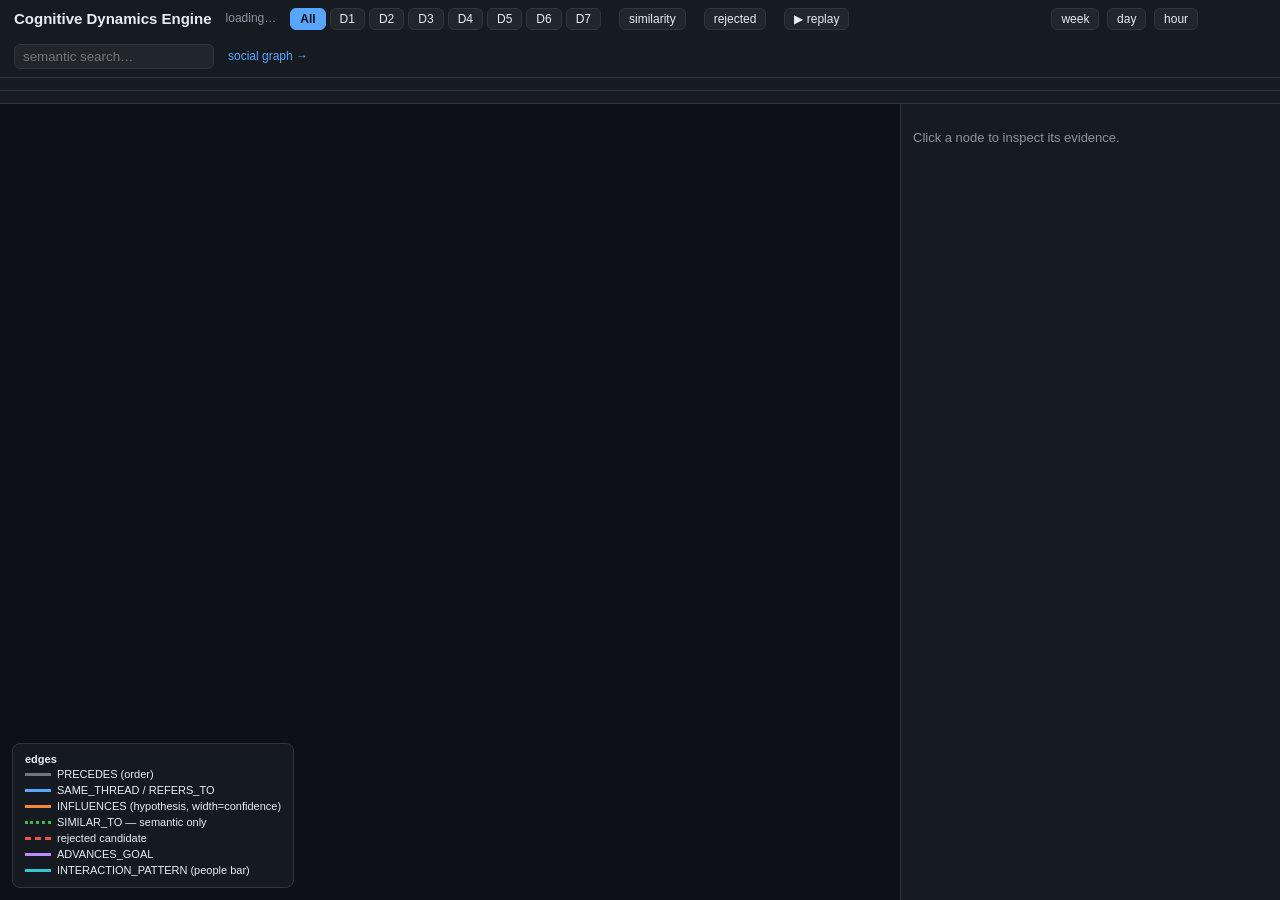
==== web/index.html @ 54d90e9f "Compute day-1 trends: co-presence, reply dyads, hourly rhythms, per-user profiles (JSON + markdown)" ====
<!DOCTYPE html>
<html lang="en">
<head>
<meta charset="utf-8">
<title>Cognitive Dynamics Engine</title>
<script src="/web/cytoscape.min.js"></script>
<style>
  :root {
    --bg:#0d1117; --panel:#161b22; --border:#30363d; --fg:#e6edf3; --dim:#8b949e;
    --accent:#f0883e; --blue:#58a6ff; --green:#3fb950; --grey:#6e7681; --red:#f85149;
  }
  * { box-sizing:border-box; }
  body { margin:0; background:var(--bg); color:var(--fg); font:13px/1.45 -apple-system,"Segoe UI",Roboto,sans-serif; height:100vh; display:flex; flex-direction:column; }
  header { padding:8px 14px; background:var(--panel); border-bottom:1px solid var(--border); display:flex; gap:14px; align-items:center; flex-wrap:wrap; }
  header h1 { font-size:15px; margin:0; font-weight:600; }
  header .stats { color:var(--dim); font-size:12px; }
  .daybtns button, .tgl, .zoombtn { background:#21262d; color:var(--fg); border:1px solid var(--border); border-radius:6px; padding:3px 9px; margin-right:4px; cursor:pointer; font-size:12px; }
  .daybtns button.on { background:var(--blue); border-color:var(--blue); color:#0d1117; font-weight:600; }
  .tgl.on { background:var(--accent); border-color:var(--accent); color:#0d1117; }
  #search { background:#21262d; border:1px solid var(--border); color:var(--fg); border-radius:6px; padding:4px 8px; width:200px; }
  main { flex:1; display:flex; min-height:0; }
  #cy { flex:1; min-width:0; }
  #inspector { width:380px; background:var(--panel); border-left:1px solid var(--border); overflow-y:auto; padding:12px; }
  #inspector h2 { font-size:14px; margin:0 0 4px; }
  #inspector .meta { color:var(--dim); margin-bottom:8px; }
  #inspector h3 { font-size:12px; color:var(--dim); text-transform:uppercase; letter-spacing:.06em; margin:14px 0 4px; }
  .utt { padding:3px 6px; border-left:2px solid var(--border); margin:3px 0; font-size:12px; }
  .utt .zh { color:var(--dim); display:block; }
  .utt b { color:var(--blue); font-weight:500; }
  .edgecard { border:1px solid var(--border); border-radius:6px; padding:6px 8px; margin:6px 0; font-size:12px; cursor:pointer; }
  .edgecard:hover { border-color:var(--blue); }
  .edgecard .rel { font-weight:700; }
  .edgecard .rat { color:var(--dim); margin-top:2px; }
  .edgecard .alts { color:var(--dim); font-style:italic; margin-top:2px; }
  .edgecard .ev { color:var(--green); margin-top:2px; }
  .mention { font-size:12px; margin:3px 0; }
  .mention .tag { display:inline-block; font-size:10px; padding:0 5px; border-radius:4px; background:#21262d; color:var(--blue); margin-right:5px; }
  #tracebtn { width:100%; margin-top:10px; padding:7px; background:var(--accent); color:#0d1117; border:none; border-radius:6px; font-weight:700; cursor:pointer; font-size:13px; }
  #legend { position:absolute; left:12px; bottom:12px; background:rgba(22,27,34,.94); border:1px solid var(--border); border-radius:8px; padding:8px 12px; font-size:11px; z-index:10; max-width:300px; }
  #legend .sw { display:inline-block; width:26px; height:0; border-top:3px solid; margin:0 6px 2px 0; vertical-align:middle; }
  #goalbar, #peoplebar { display:flex; gap:6px; overflow-x:auto; padding:6px 14px; background:var(--panel); border-bottom:1px solid var(--border); font-size:12px; }
  .goalchip, .personchip { background:#21262d; border:1px solid var(--border); border-radius:14px; padding:2px 10px; cursor:pointer; white-space:nowrap; }
  .goalchip:hover { border-color:var(--accent); }
  .personchip:hover { border-color:#39c5cf; }
  .personchip .pn { color:#39c5cf; font-size:10px; margin-left:4px; }
  .dayrow { color:var(--dim); font-size:11px; margin-top:3px; }
  .dayrow b { color:var(--fg); font-weight:500; }
  .evlink { color:var(--blue); cursor:pointer; margin-right:5px; }
  .evlink:hover { text-decoration:underline; }
  .chainhop { border-left:3px solid var(--accent); padding:4px 8px; margin:8px 0; font-size:12px; background:#1c2128; border-radius:0 6px 6px 0; }
  .chainhop .r { color:var(--accent); font-weight:700; }
  .chainhop .q { color:var(--dim); margin-top:2px; }
  #searchres { position:absolute; top:52px; right:392px; background:var(--panel); border:1px solid var(--border); border-radius:8px; z-index:20; max-width:420px; max-height:50vh; overflow-y:auto; display:none; }
  #searchres div { padding:6px 10px; cursor:pointer; border-bottom:1px solid var(--border); font-size:12px; }
  #searchres div:hover { background:#21262d; }
  .recount { color:var(--red); }
</style>
</head>
<body>
<header>
  <h1>Cognitive Dynamics Engine</h1>
  <span class="stats" id="stats">loading…</span>
  <span class="daybtns" id="daybtns"></span>
  <button class="tgl" id="tglsim">similarity</button>
  <button class="tgl" id="tglrej">rejected</button>
  <button class="tgl" id="btnreplay">▶ replay</button>
  <input id="scrub" type="range" min="0" max="168" step="0.25" value="0" style="width:160px;display:none">
  <button class="tgl" id="btnspeed" style="display:none">1×</button>
  <span id="clock" style="color:var(--dim);font-size:12px;min-width:170px"></span>
  <span id="zoombtns">
    <button class="zoombtn" data-z="week">week</button>
    <button class="zoombtn" data-z="day">day</button>
    <button class="zoombtn" data-z="hour">hour</button>
  </span>
  <input id="search" placeholder="semantic search…">
  <a href="/web/trends.html" style="color:#58a6ff;font-size:12px;text-decoration:none">social graph →</a>
</header>
<div id="goalbar"></div>
<div id="peoplebar"></div>
<main>
  <div id="cy"></div>
  <div id="inspector"><p style="color:var(--dim)">Click a node to inspect its evidence.</p></div>
</main>
<div id="searchres"></div>
<div id="legend">
  <b>edges</b><br>
  <span class="sw" style="border-color:#6e7681"></span>PRECEDES (order)<br>
  <span class="sw" style="border-color:#58a6ff"></span>SAME_THREAD / REFERS_TO<br>
  <span class="sw" style="border-color:#f0883e"></span>INFLUENCES (hypothesis, width=confidence)<br>
  <span class="sw" style="border-color:#3fb950;border-top-style:dotted"></span>SIMILAR_TO — semantic only<br>
  <span class="sw" style="border-color:#f85149;border-top-style:dashed"></span>rejected candidate<br>
  <span class="sw" style="border-color:#bc8cff"></span>ADVANCES_GOAL<br>
  <span class="sw" style="border-color:#39c5cf"></span>INTERACTION_PATTERN (people bar)
</div>
<script>
const $ = s => document.querySelector(s);
let cy, curDays = "1-7", showSim = false, showRej = false, zoomLevel = "week";
let lastData = null;

async function api(p) { const r = await fetch(p); return r.json(); }

async function loadStats() {
  const s = await api("/api/stats");
  $("#stats").textContent =
    `${s.nodes.utterances} utterances · ${s.nodes.events} events · ` +
    `${s.nodes.goals||0} goals · backend=${s.llm_backend} · ` +
    `grounded edges ${s.grounding.with_evidence}/${s.grounding.judged_edges}` +
    (s.grounding.pct!=null ? ` (${s.grounding.pct}%)` : "");
}

function dayButtons() {
  const box = $("#daybtns");
  box.innerHTML = "";
  const all = document.createElement("button");
  all.textContent = "All"; all.dataset.d = "1-7"; box.appendChild(all);
  for (let d = 1; d <= 7; d++) {
    const b = document.createElement("button");
    b.textContent = "D" + d; b.dataset.d = String(d); box.appendChild(b);
  }
  box.querySelectorAll("button").forEach(b => b.onclick = () => {
    curDays = b.dataset.d; loadGraph();
  });
}

function pxPerSec() { return {week: 0.010, day: 0.12, hour: 1.2}[zoomLevel]; }

function buildElements(data) {
  const els = [];
  const lo = data.nodes.length ? Math.min(...data.nodes.map(n => n.t)) : 0;
  const lanes = {GOAL: 0, EVENT: 1};
  let laneRow = {};
  for (const n of data.nodes) {
    const lane = lanes[n.type] ?? 1;
    laneRow[lane] = laneRow[lane] || 0;
    const x = (n.t - lo) * pxPerSec();
    const jitter = ((n.id.charCodeAt(1) * 7919) % 40);
    const y = lane === 0 ? -140 + jitter : laneRow[lane]++ * 34 + jitter;
    els.push({data: {id: n.id, label: n.label, type: n.type, mood: n.mood,
                     day: n.day, recount: n.recount, days: n.days, states: n.states,
                     t: n.t, mass: 0},
              position: {x, y}});
  }
  for (const e of data.edges) {
    els.push({data: {id: e.id, source: e.src, target: e.dst, relation: e.relation,
                     status: e.status, confidence: e.confidence,
                     evidence_type: e.evidence_type, rationale: e.rationale, score: e.score}});
  }
  return els;
}

const moodColor = m => ({
  playful:"#d2a8ff", cheerful:"#3fb950", focused:"#58a6ff", humorous:"#e3b341",
  enthusiastic:"#f0883e", impressed:"#79c0ff", warm:"#ffa198", amused:"#d2a8ff",
  lighthearted:"#7ee787", lively:"#ffa657", casual:"#8b949e", calm:"#8b949e",
}[m] || "#9fb3c8");

const style = [
  {selector: 'node[type="EVENT"]', style: {
    'background-color': n => moodColor(n.data('mood')),
    'width': n => 10 + 2.2 * (n.data('mass') || 0), 'height': n => 10 + 2.2 * (n.data('mass') || 0),
    'border-width': n => n.data('recount') ? 2 : 0, 'border-color': '#f85149',
    'label': '', 'font-size': 9, 'transition-property': 'width height opacity',
    'transition-duration': '0.25s'}},
  {selector: 'node[type="GOAL"]', style: {
    'shape': 'diamond', 'background-color': '#bc8cff',
    'width': n => 16 + 4 * (n.data('mass') || 0), 'height': n => 16 + 4 * (n.data('mass') || 0),
    'label': 'data(label)', 'font-size': 10, 'color': '#e6edf3',
    'text-valign': 'bottom', 'text-margin-y': 4, 'text-max-width': '160px',
    'text-wrap': 'wrap', 'transition-property': 'width height',
    'transition-duration': '0.3s'}},
  {selector: 'edge', style: {'curve-style': 'bezier', 'target-arrow-shape': 'triangle',
    'arrow-scale': 0.7, 'opacity': 0.85}},
  {selector: 'edge[relation="PRECEDES"]', style: {'line-color': '#6e7681', 'width': 1,
    'target-arrow-fill': '#6e7681', 'opacity': 0.4}},
  {selector: 'edge[relation="SIMILAR_TO"]', style: {'line-color': '#3fb950', 'width': 1.2,
    'line-style': 'dotted', 'target-arrow-fill': '#3fb950', 'opacity': 0.5,
    'label': '', 'display': 'none'}},
  {selector: 'edge[relation="SAME_THREAD"]', style: {'line-color': '#58a6ff',
    'width': e => 1.6 + 0.9 * (e.data('w') || 0),
    'target-arrow-fill': '#58a6ff', 'opacity': 0.65}},
  {selector: 'edge[relation="SIMILAR_TO"].replay-sim', style: {'display': 'element'}},
  {selector: 'edge[relation="REFERS_TO"]', style: {'line-color': '#58a6ff', 'width': 2.2,
    'line-style': 'solid', 'target-arrow-fill': '#58a6ff'}},
  {selector: 'edge[relation="INFLUENCES"]', style: {
    'line-color': '#f0883e', 'width': e => 1 + 3 * (e.data('confidence') || 0.5),
    'target-arrow-fill': '#f0883e',
    'line-style': e => e.data('evidence_type') === 'self_report' ? 'solid' : 'dashed'}},
  {selector: 'edge[relation="ADVANCES_GOAL"]', style: {'line-color': '#bc8cff', 'width': 1.4,
    'target-arrow-fill': '#bc8cff', 'opacity': 0.6, 'line-style': 'dashed'}},
  {selector: 'edge[status="rejected"]', style: {'line-color': '#f85149', 'width': 1,
    'line-style': 'dashed', 'opacity': 0.35, 'display': 'none'}},
  {selector: '.chain', style: {'line-color': '#ffd33d', 'target-arrow-fill': '#ffd33d',
    'width': 4, 'opacity': 1, 'z-index': 99}},
  {selector: 'node.chain', style: {'border-width': 3, 'border-color': '#ffd33d'}},
];

async function loadGraph() {
  document.querySelectorAll("#daybtns button").forEach(b =>
    b.classList.toggle("on", b.dataset.d === curDays));
  const d = await api(`/api/graph?subject=A1_JAKE&days=${curDays}`);
  lastData = d;
  const els = buildElements(d);
  if (cy) cy.destroy();
  cy = cytoscape({container: $("#cy"), elements: els, style,
    wheelSensitivity: 0.3, minZoom: 0.05, maxZoom: 4});
  cy.fit(undefined, 40);
  cy.on('tap', 'node[type="EVENT"]', ev => inspect(ev.target.data('id').slice(1)));
  cy.on('tap', 'node[type="GOAL"]', ev => showGoal(ev.target.data('id').slice(1)));
  updateVisibility();
  loadGoalBar();
}

function updateVisibility() {
  cy.edges('[relation="SIMILAR_TO"]').style('display', showSim ? 'element' : 'none');
  cy.edges('[status="rejected"]').style('display', showRej ? 'element' : 'none');
}

async function inspect(eid) {
  const e = await api(`/api/event/${eid}`);
  const insp = $("#inspector");
  const utts = e.utterances.map(u =>
    `<div class="utt"><b>${u.hms} ${u.speaker}</b> ${u.text_en || ""}` +
    (u.text_zh ? `<span class="zh">${u.text_zh}</span>` : "") + `</div>`).join("");
  const men = e.mentions.map(m =>
    `<div class="mention"><span class="tag">${m.type}</span>${m.speaker}: ${m.text}` +
    (m.evidence.length ? ` <span style="color:var(--green)">[u${m.evidence.join(",u")}]</span>` : "") +
    `</div>`).join("");
  const edgeCard = r => {
    const other = `e${r.other_id}`;
    const rel = r.relation;
    const cls = rel === "INFLUENCES" ? "var(--accent)" :
                rel === "SIMILAR_TO" ? "var(--green)" :
                r.status === "rejected" ? "var(--red)" : "var(--blue)";
    return `<div class="edgecard" data-node="${other}">
      <span class="rel" style="color:${cls}">${r.direction === "out" ? "→" : "←"} ${rel}</span>
      <span style="color:var(--dim)"> ${r.status}${r.confidence != null ? " · conf " + (+r.confidence).toFixed(2) : ""}${r.evidence_type ? " · " + r.evidence_type : ""}${r.retrieval_score ? " · S=" + r.retrieval_score : ""}</span>
      ${r.rationale ? `<div class="rat">${r.rationale}</div>` : ""}
      ${r.alternatives && r.alternatives.length ? `<div class="alts">alt: ${r.alternatives.join(" / ")}</div>` : ""}
      ${r.evidence_utterances.length ? `<div class="ev">evidence: u${r.evidence_utterances.join(", u")}</div>` : ""}
    </div>`;
  };
  insp.innerHTML = `
    <h2>${e.summary}</h2>
    <div class="meta">day ${e.day} · ${e.hms} · mood: ${e.mood || "—"}
      ${e.time_uncertain ? ' · <span class="recount">recounts earlier time</span>' : ""}
      ${e.occurred_at !== e.recorded_at ? `<br>occurred: day ${Math.floor(e.occurred_at / 86400) + 1} (recorded day ${e.day})` : ""}
    </div>
    <div class="meta">who: ${e.participants.join(", ") || "—"} · topics: ${e.topics.join(", ") || "—"}
      ${e.goals.length ? `<br>goals: ${e.goals.map(g => `<a href="#" data-goal="${g.id}" style="color:#bc8cff">${g.canonical}</a>`).join(", ")}` : ""}
    </div>
    <button id="tracebtn">⟲ Trace back to earliest root</button>
    <h3>evidence (${e.utterances.length} utterances)</h3>${utts}
    <h3>extracted (${e.mentions.length})</h3>${men || "<span style='color:var(--dim)'>none</span>"}
    <h3>edges out (${e.edges_out.length})</h3>${e.edges_out.map(edgeCard).join("") || "—"}
    <h3>edges in (${e.edges_in.length})</h3>${e.edges_in.map(edgeCard).join("") || "—"}`;
  insp.querySelector("#tracebtn").onclick = () => trace(eid);
  insp.querySelectorAll(".edgecard").forEach(c => c.onclick = () => {
    const id = c.dataset.node;
    const n = cy.getElementById(id);
    if (n.nonempty()) { cy.animate({center: {eles: n}, zoom: cy.zoom()}, {duration: 300}); inspect(id.slice(1)); }
  });
  insp.querySelectorAll("[data-goal]").forEach(a => a.onclick = ev => {
    ev.preventDefault(); showGoal(a.dataset.goal);
  });
}

async function trace(eid) {
  const d = await api(`/api/chain?event_id=${eid}`);
  cy.elements().removeClass("chain");
  const insp = $("#inspector");
  let html = `<h3>trace: event ${eid} → earliest root (${d.chain.length} hops)</h3>`;
  let prev = `e${eid}`;
  cy.getElementById(prev).addClass("chain");
  for (const h of d.chain) {
    const nid = `e${h.event_id}`;
    cy.getElementById(nid).addClass("chain");
    cy.edges().filter(e => e.data("source") === nid && e.data("target") === prev).addClass("chain");
    prev = nid;
    const quotes = h.quotes.map(q =>
      `<div class="q"><b>${q.hms} ${q.speaker}</b>: ${q.text_en || q.text_zh || ""}</div>`).join("");
    html += `<div class="chainhop"><span class="r">${h.relation}</span> · day ${h.day} · conf ${h.confidence ?? "—"} · ${h.status}
      <br>${h.summary}${h.rationale ? `<div class="q">${h.rationale}</div>` : ""}${quotes}</div>`;
  }
  insp.innerHTML = html + `<button id="tracebtn" onclick="inspect(${eid})">← back to event</button>`;
  const root = cy.getElementById(prev);
  if (root.nonempty()) cy.animate({fit: {eles: cy.elements(".chain"), padding: 80}}, {duration: 500});
}

async function showGoal(gid) {
  const g = await api(`/api/goal/${gid}/thread`);
  const insp = $("#inspector");
  const rows = g.events.map(e =>
    `<div class="edgecard" data-node="e${e.id}"><b>D${e.day}</b> ${e.summary}
     <span style="color:var(--dim)">${e.mood || ""}</span></div>`).join("");
  const states = g.states.map(s => `<div>D${s.day}: ${s.status}</div>`).join("");
  insp.innerHTML = `<h2 style="color:#bc8cff">◆ ${g.canonical}</h2>
    <div class="meta">goal thread · ${g.events.length} events across days</div>
    <h3>state per day</h3>${states || "—"}<h3>events</h3>${rows}`;
  insp.querySelectorAll(".edgecard").forEach(c => c.onclick = () => {
    const id = c.dataset.node;
    const n = cy.getElementById(id);
    if (n.nonempty()) cy.animate({center: {eles: n}}, {duration: 300});
    inspect(id.slice(1));
  });
}

async function loadGoalBar() {
  if (!lastData) return;
  const goals = lastData.nodes.filter(n => n.type === "GOAL");
  const bar = $("#goalbar");
  bar.innerHTML = goals.length
    ? "<b style='color:var(--dim)'>goals:</b> " + goals.map(g =>
        `<span class="goalchip" data-g="${g.id.slice(1)}">${g.label}</span>`).join("")
    : "";
  bar.querySelectorAll(".goalchip").forEach(c => c.onclick = () => showGoal(c.dataset.g));
}

// ---------- people / interaction patterns ----------
async function loadPeopleBar() {
  const people = await api("/api/people");
  const bar = $("#peoplebar");
  bar.innerHTML = people.length
    ? "<b style='color:var(--dim)'>people:</b> " + people.map(p =>
        `<span class="personchip" data-p="${p.id}">${p.name}` +
        (p.patterns_out + p.patterns_in
          ? `<span class="pn">${p.patterns_out + p.patterns_in}</span>` : "") +
        `</span>`).join("")
    : "";
  bar.querySelectorAll(".personchip").forEach(c =>
    c.onclick = () => showPerson(+c.dataset.p));
}

async function showPerson(pid) {
  const d = await api(`/api/person/${pid}/patterns`);
  const insp = $("#inspector");
  const card = p => {
    const arrow = p.direction === "out" ? `${d.name} → ${p.other}` : `${p.other} → ${d.name}`;
    const days = p.days.map(x =>
      `<b>D${x.day}</b> ${x.behaved}/${x.shared}` +
      (x.events.length ? " " + x.events.map(ev =>
        `<span class="evlink" data-node="e${ev}">e${ev}</span>`).join("") : "")).join(" · ");
    const quotes = p.quotes.slice(0, 8).map(q =>
      `<div class="utt"><b>${q.hms} ${q.speaker}</b>: ${q.text_en || q.text_zh || ""}</div>`).join("");
    return `<div class="edgecard">
      <span class="rel" style="color:#39c5cf">${arrow}</span>
      <span style="color:var(--dim)"> ${p.status} · ${p.evidence_type} · z=${p.z}</span>
      <div class="rat">${p.rationale}</div>
      <div class="dayrow">${days}</div>
      ${quotes ? `<div style="margin-top:4px">${quotes}</div>` : ""}
    </div>`;
  };
  const outs = d.patterns.filter(p => p.direction === "out");
  const ins = d.patterns.filter(p => p.direction === "in");
  insp.innerHTML = `<h2 style="color:#39c5cf">◉ ${d.name}</h2>
    <div class="meta">person · ${d.patterns.length} flagged interaction patterns
      (behaviors ≥25% above their baseline rate)</div>
    <h3>toward others (${outs.length})</h3>${outs.map(card).join("") || "—"}
    <h3>from others (${ins.length})</h3>${ins.map(card).join("") || "—"}`;
  insp.querySelectorAll(".evlink").forEach(a => a.onclick = () => {
    const id = a.dataset.node;
    const n = cy.getElementById(id);
    if (n.nonempty()) cy.animate({center: {eles: n}, zoom: cy.zoom()}, {duration: 300});
    inspect(id.slice(1));
  });
}
// ---------- /people ----------

// ---------- replay mode ----------
let rp = null;  // {timer, simT, nodes, pendingEdges, parent(comp), compEdges, speed}
const HOUR_MS = 1200;          // 1 sim-hour per 1.2s at speed 1
const THREAD_RELS = new Set(["SIMILAR_TO", "SAME_THREAD", "INFLUENCES", "REFERS_TO"]);

function find(x) { const p = rp.parent; while (p[x] !== x) { p[x] = p[p[x]]; x = p[x]; } return x; }

function bumpNode(id, d) {
  const n = cy.getElementById(id);
  if (n.nonempty()) n.data('mass', (n.data('mass') || 0) + d);
}

function thickenComponent(comp, amt) {
  for (const eid of rp.compEdges[comp] || []) {
    const e = cy.getElementById(eid);
    if (e.nonempty()) e.data('w', (e.data('w') || 0) + amt);
  }
}

function replayTick() {
  rp.simT += 3600 * rp.speed * (rp.tickMs / HOUR_MS);
  $("#scrub").value = (rp.simT - rp.startT) / 3600;
  const day = Math.floor(rp.simT / 86400) + 1;
  const hh = Math.floor((rp.simT % 86400) / 3600);

  const add = [];
  while (rp.ni < rp.nodes.length && rp.nodes[rp.ni].data.t <= rp.simT) {
    add.push(rp.nodes[rp.ni]); rp.ni++;
  }
  if (add.length) {
    cy.add(add);
    for (const n of add) {
      rp.parent[n.data.id] = n.data.id;
      rp.compEdges[n.data.id] = [];
      bumpNode(n.data.id, 0);
    }
  }
  const still = [];
  for (const e of rp.pendingEdges) {
    if (cy.getElementById(e.data.source).nonempty() &&
        cy.getElementById(e.data.target).nonempty()) {
      e.classes = THREAD_RELS.has(e.data.relation) && e.data.relation === "SIMILAR_TO"
        ? "replay-sim" : "";
      cy.add(e);
      const el = cy.getElementById(e.data.id);
      el.data('w', 0);
      bumpNode(e.data.source, 0.5); bumpNode(e.data.target, 0.5);
      // recurring-activity weight: joining an existing thread thickens its edges
      const s = find(e.data.source), t = find(e.data.target);
      if (THREAD_RELS.has(e.data.relation)) {
        if (s !== t) {
          const keep = (rp.compEdges[s] || []).length >= (rp.compEdges[t] || []).length ? s : t;
          const dead = keep === s ? t : s;
          rp.parent[dead] = keep;
          rp.compEdges[keep] = (rp.compEdges[keep] || []).concat(rp.compEdges[dead] || []);
          rp.compEdges[keep].push(e.data.id);
          thickenComponent(keep, 0.35);
        } else {
          // same thread seen again — heavier
          el.data('w', (el.data('w') || 0) + 0.5);
          thickenComponent(s, 0.25);
          rp.compEdges[s].push(e.data.id);
        }
      }
    } else still.push(e);
  }
  rp.pendingEdges = still;

  const ne = cy.nodes().length, ee = cy.edges().length;
  $("#clock").textContent = `Day ${day} · ${String(hh).padStart(2, "0")}:00 · ${ne} events/goals · ${ee} edges`;
  if (day !== rp.lastDay) {
    rp.lastDay = day;
    cy.animate({fit: {eles: cy.elements(), padding: 60}}, {duration: 500});
  }
  if (rp.simT >= rp.endT) stopReplay(true);
}

function startReplay() {
  if (!lastData) return;
  const els = buildElements(lastData);
  const nodes = els.filter(e => !e.data.source).sort((a, b) => a.data.t - b.data.t);
  const edges = els.filter(e => e.data.source);
  if (!nodes.length) return;
  cy.destroy();
  cy = cytoscape({container: $("#cy"), elements: [], style,
    wheelSensitivity: 0.3, minZoom: 0.05, maxZoom: 4});
  cy.on('tap', 'node[type="EVENT"]', ev => inspect(ev.target.data('id').slice(1)));
  cy.on('tap', 'node[type="GOAL"]', ev => showGoal(ev.target.data('id').slice(1)));
  rp = {simT: nodes[0].data.t - 600, startT: nodes[0].data.t - 600,
        endT: nodes[nodes.length - 1].data.t + 600,
        nodes, ni: 0, pendingEdges: edges, parent: {}, compEdges: {},
        speed: 1, tickMs: 100, lastDay: 0};
  rp.timer = setInterval(replayTick, rp.tickMs);
  $("#scrub").style.display = "inline";
  $("#btnspeed").style.display = "inline";
  $("#btnreplay").textContent = "⏸ stop";
  $("#btnreplay").classList.add("on");
}

function stopReplay(done) {
  if (rp && rp.timer) clearInterval(rp.timer);
  rp = null;
  $("#scrub").style.display = "none";
  $("#btnspeed").style.display = "none";
  $("#btnspeed").textContent = "1×";
  $("#btnreplay").textContent = "▶ replay";
  $("#btnreplay").classList.remove("on");
  $("#clock").textContent = done ? "replay complete" : "";
}

$("#btnreplay").onclick = () => { rp ? (stopReplay(false), loadGraph()) : startReplay(); };
$("#btnspeed").onclick = e => {
  if (!rp) return;
  rp.speed = {1: 2, 2: 4, 4: 1}[rp.speed] || 1;
  e.target.textContent = rp.speed + "×";
};
$("#scrub").oninput = e => {
  if (!rp) return;
  const target = rp.startT + parseFloat(e.target.value) * 3600;
  if (target < rp.simT) {   // seek backwards -> rebuild
    const els = buildElements(lastData);
    rp.nodes = els.filter(x => !x.data.source).sort((a, b) => a.data.t - b.data.t);
    rp.pendingEdges = els.filter(x => x.data.source);
    cy.elements().remove();
    rp.ni = 0; rp.parent = {}; rp.compEdges = {};
  }
  rp.simT = target; replayTick();
};
// ---------- /replay ----------

$("#tglsim").onclick = e => { showSim = !showSim; e.target.classList.toggle("on", showSim); updateVisibility(); };
$("#tglrej").onclick = e => { showRej = !showRej; e.target.classList.toggle("on", showRej); updateVisibility(); };
document.querySelectorAll(".zoombtn").forEach(b => b.onclick = () => {
  zoomLevel = b.dataset.z; loadGraph();
});

let sT;
$("#search").oninput = e => {
  clearTimeout(sT);
  const q = e.target.value.trim();
  if (q.length < 3) { $("#searchres").style.display = "none"; return; }
  sT = setTimeout(async () => {
    const rs = await api(`/api/search?q=${encodeURIComponent(q)}`);
    const box = $("#searchres");
    box.innerHTML = rs.map(r =>
      `<div data-id="${r.id}"><b>D${r.day}</b> ${r.summary} <span style="color:var(--dim)">${r.score}</span></div>`).join("");
    box.style.display = rs.length ? "block" : "none";
    box.querySelectorAll("div").forEach(d => d.onclick = () => {
      box.style.display = "none"; inspect(d.dataset.id);
      const n = cy.getElementById("e" + d.dataset.id);
      if (n.nonempty()) cy.animate({center: {eles: n}}, {duration: 300});
    });
  }, 350);
};
document.addEventListener("click", e => {
  if (!e.target.closest("#searchres") && e.target.id !== "search") $("#searchres").style.display = "none";
});
window.inspect = inspect;

dayButtons();
loadStats();
loadGraph();
loadPeopleBar();
</script>
</body>
</html>
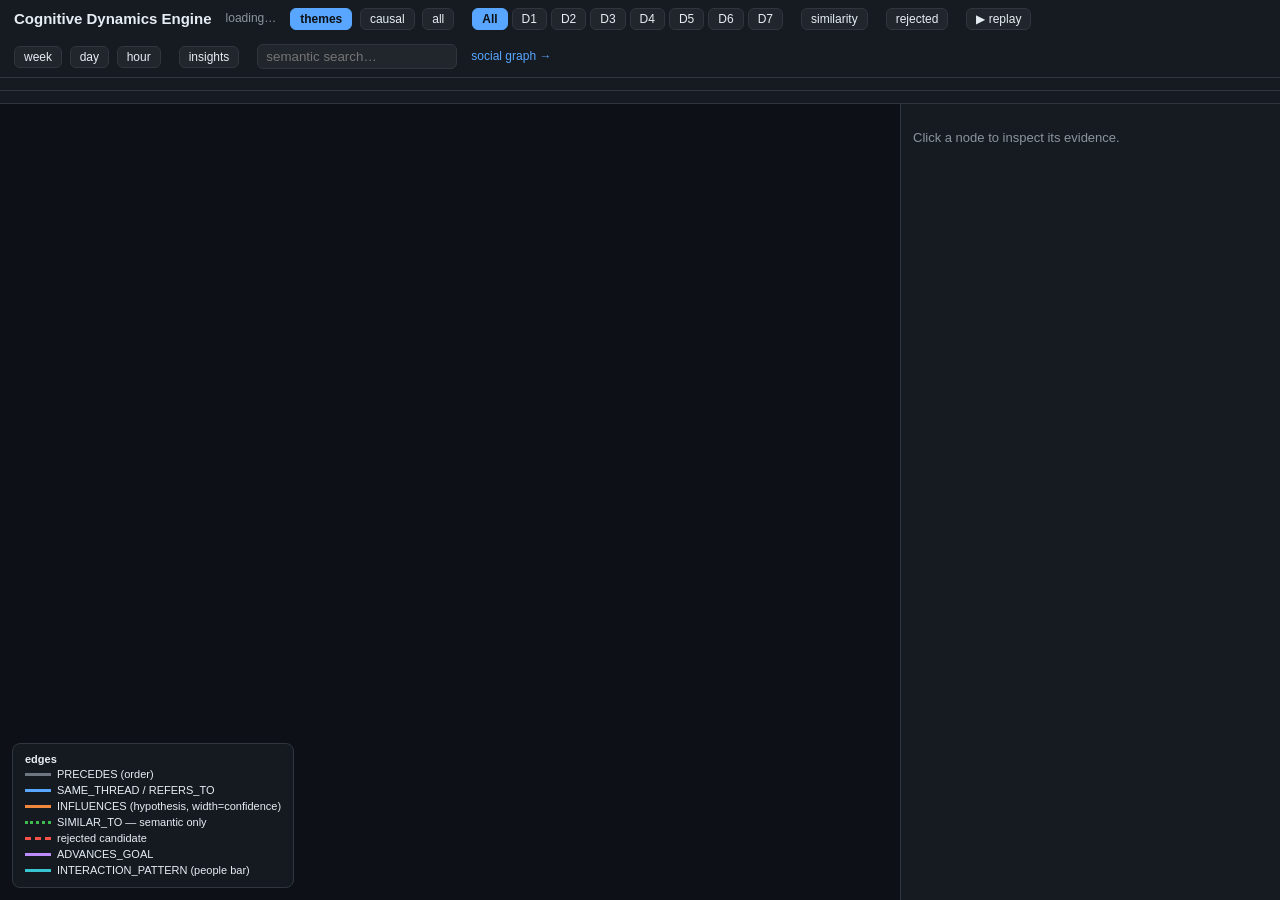
==== commit 7276f8eb: "commit" ====
--- a/web/index.html
+++ b/web/index.html
@@ -14,8 +14,10 @@
   header { padding:8px 14px; background:var(--panel); border-bottom:1px solid var(--border); display:flex; gap:14px; align-items:center; flex-wrap:wrap; }
   header h1 { font-size:15px; margin:0; font-weight:600; }
   header .stats { color:var(--dim); font-size:12px; }
-  .daybtns button, .tgl, .zoombtn { background:#21262d; color:var(--fg); border:1px solid var(--border); border-radius:6px; padding:3px 9px; margin-right:4px; cursor:pointer; font-size:12px; }
-  .daybtns button.on { background:var(--blue); border-color:var(--blue); color:#0d1117; font-weight:600; }
+  .daybtns button, .tgl, .zoombtn, .lensbtn { background:#21262d; color:var(--fg); border:1px solid var(--border); border-radius:6px; padding:3px 9px; margin-right:4px; cursor:pointer; font-size:12px; }
+  .daybtns button.on, .lensbtn.on { background:var(--blue); border-color:var(--blue); color:#0d1117; font-weight:600; }
+  #crumb { color:var(--blue); cursor:pointer; font-size:12px; display:none; }
+  #crumb:hover { text-decoration:underline; }
   .tgl.on { background:var(--accent); border-color:var(--accent); color:#0d1117; }
   #search { background:#21262d; border:1px solid var(--border); color:var(--fg); border-radius:6px; padding:4px 8px; width:200px; }
   main { flex:1; display:flex; min-height:0; }
@@ -36,6 +38,10 @@
   .mention { font-size:12px; margin:3px 0; }
   .mention .tag { display:inline-block; font-size:10px; padding:0 5px; border-radius:4px; background:#21262d; color:var(--blue); margin-right:5px; }
   #tracebtn { width:100%; margin-top:10px; padding:7px; background:var(--accent); color:#0d1117; border:none; border-radius:6px; font-weight:700; cursor:pointer; font-size:13px; }
+  #playev { width:100%; margin-top:6px; padding:7px; background:#21262d; color:var(--blue); border:1px solid var(--border); border-radius:6px; font-weight:700; cursor:pointer; font-size:13px; }
+  .playbtn { background:none; border:none; color:var(--blue); cursor:pointer; font-size:11px; padding:0 5px 0 0; }
+  .playbtn:hover { color:var(--accent); }
+  .utt.playing, .chainhop .q.playing { border-left-color:var(--accent); background:#1c2128; }
   #legend { position:absolute; left:12px; bottom:12px; background:rgba(22,27,34,.94); border:1px solid var(--border); border-radius:8px; padding:8px 12px; font-size:11px; z-index:10; max-width:300px; }
   #legend .sw { display:inline-block; width:26px; height:0; border-top:3px solid; margin:0 6px 2px 0; vertical-align:middle; }
   #goalbar, #peoplebar { display:flex; gap:6px; overflow-x:auto; padding:6px 14px; background:var(--panel); border-bottom:1px solid var(--border); font-size:12px; }
@@ -60,6 +66,12 @@
 <header>
   <h1>Cognitive Dynamics Engine</h1>
   <span class="stats" id="stats">loading…</span>
+  <span id="lensbtns">
+    <button class="lensbtn on" data-l="themes">themes</button>
+    <button class="lensbtn" data-l="causal">causal</button>
+    <button class="lensbtn" data-l="all">all</button>
+  </span>
+  <span id="crumb"></span>
   <span class="daybtns" id="daybtns"></span>
   <button class="tgl" id="tglsim">similarity</button>
   <button class="tgl" id="tglrej">rejected</button>
@@ -72,6 +84,7 @@
     <button class="zoombtn" data-z="day">day</button>
     <button class="zoombtn" data-z="hour">hour</button>
   </span>
+  <button class="tgl" id="btninsights">insights</button>
   <input id="search" placeholder="semantic search…">
   <a href="/web/trends.html" style="color:#58a6ff;font-size:12px;text-decoration:none">social graph →</a>
 </header>
@@ -96,10 +109,49 @@
 const $ = s => document.querySelector(s);
 let cy, curDays = "1-7", showSim = false, showRej = false, zoomLevel = "week";
 let lastData = null;
+let lens = "themes", curTheme = null, lastThemes = null, lastLinks = null;
 
 async function api(p) { const r = await fetch(p); return r.json(); }
 
+// ---------- audio playback of original EgoLife audio ----------
+let audioOK = false, player = new Audio(), curBtn = null, queue = [];
+async function checkAudio() {
+  try { const s = await api("/api/audio/status"); audioOK = !!s.available; } catch(e) {}
+}
+function stopAudio() {
+  player.pause(); player.src = ""; queue = [];
+  if (curBtn) { curBtn.textContent = "▶"; curBtn.closest(".utt,.q")?.classList.remove("playing"); curBtn = null; }
+}
+function playUtt(uid, btn) {
+  if (curBtn === btn && btn && !player.paused) { stopAudio(); return; }
+  stopAudio(); queue = queue.filter(q => q !== uid);   // keep queued clips after this manual play
+  player.src = `/api/audio/${uid}`;
+  player.play().catch(() => {});
+  curBtn = btn;
+  if (btn) { btn.textContent = "⏸"; btn.closest(".utt,.q")?.classList.add("playing"); }
+}
+player.onended = () => {
+  const nxt = queue.shift();
+  if (curBtn) { curBtn.textContent = "▶"; curBtn.closest(".utt,.q")?.classList.remove("playing"); curBtn = null; }
+  if (nxt != null) playUtt(nxt, document.querySelector(`.playbtn[data-uid="${nxt}"]`));
+};
+async function playEvent(eid) {
+  const d = await api(`/api/audio/event/${eid}`);
+  if (!d.clips || !d.clips.length) return;
+  stopAudio();
+  queue = d.clips.map(c => c.uid);
+  const first = queue.shift();
+  playUtt(first, document.querySelector(`.playbtn[data-uid="${first}"]`));
+}
+function bindPlayButtons(root) {
+  if (!audioOK) return;
+  root.querySelectorAll(".playbtn").forEach(b =>
+    b.onclick = ev => { ev.stopPropagation(); playUtt(+b.dataset.uid, b); });
+}
+const pbtn = u => audioOK ? `<button class="playbtn" data-uid="${u}">▶</button>` : "";
+
 async function loadStats() {
+  checkAudio();
   const s = await api("/api/stats");
   $("#stats").textContent =
     `${s.nodes.utterances} utterances · ${s.nodes.events} events · ` +
@@ -189,14 +241,47 @@
     'target-arrow-fill': '#bc8cff', 'opacity': 0.6, 'line-style': 'dashed'}},
   {selector: 'edge[status="rejected"]', style: {'line-color': '#f85149', 'width': 1,
     'line-style': 'dashed', 'opacity': 0.35, 'display': 'none'}},
+  {selector: 'node[type="THEME"]', style: {
+    'shape': 'ellipse', 'background-color': '#58a6ff', 'background-opacity': 0.18,
+    'border-width': 2, 'border-color': '#58a6ff',
+    'width': n => 30 + 9 * Math.sqrt(n.data('n_events') || 1),
+    'height': n => 30 + 9 * Math.sqrt(n.data('n_events') || 1),
+    'label': 'data(label)', 'font-size': 12, 'font-weight': 600, 'color': '#e6edf3',
+    'text-valign': 'center', 'text-wrap': 'wrap', 'text-max-width': '150px'}},
+  {selector: 'node.stub', style: {
+    'shape': 'round-rectangle', 'background-color': '#21262d',
+    'background-opacity': 1, 'border-color': '#6e7681',
+    'width': 96, 'height': 36, 'font-size': 9, 'font-weight': 400,
+    'text-max-width': '90px'}},
+  {selector: 'edge[relation="THEME_LINK"]', style: {
+    'line-color': e => (e.data('infl') || 0) > 0 ? '#f0883e' : '#58a6ff',
+    'target-arrow-fill': e => (e.data('infl') || 0) > 0 ? '#f0883e' : '#58a6ff',
+    'width': e => 1 + 2.5 * Math.log(1 + (e.data('n') || 1)),
+    'label': 'data(n)', 'font-size': 9, 'color': '#8b949e',
+    'text-rotation': 'autorotate', 'opacity': 0.8}},
+  {selector: 'edge[relation="CROSS_THEME"]', style: {
+    'line-color': '#6e7681', 'target-arrow-fill': '#6e7681',
+    'line-style': 'dashed', 'width': e => 1 + Math.log(1 + (e.data('n') || 1)),
+    'opacity': 0.45}},
   {selector: '.chain', style: {'line-color': '#ffd33d', 'target-arrow-fill': '#ffd33d',
     'width': 4, 'opacity': 1, 'z-index': 99}},
   {selector: 'node.chain', style: {'border-width': 3, 'border-color': '#ffd33d'}},
 ];
 
+function dayRange() {
+  if (curDays.includes("-")) {
+    const [a, b] = curDays.split("-", 2).map(Number);
+    return [a, b];
+  }
+  const d = +curDays;
+  return [d, d];
+}
+
 async function loadGraph() {
   document.querySelectorAll("#daybtns button").forEach(b =>
     b.classList.toggle("on", b.dataset.d === curDays));
+  if (lens === "themes") return loadThemes();
+  if (lens === "causal") return loadTheme();
   const d = await api(`/api/graph?subject=A1_JAKE&days=${curDays}`);
   lastData = d;
   const els = buildElements(d);
@@ -211,15 +296,17 @@
 }
 
 function updateVisibility() {
+  if (!cy) return;
   cy.edges('[relation="SIMILAR_TO"]').style('display', showSim ? 'element' : 'none');
   cy.edges('[status="rejected"]').style('display', showRej ? 'element' : 'none');
 }
 
 async function inspect(eid) {
+  stopAudio();
   const e = await api(`/api/event/${eid}`);
   const insp = $("#inspector");
   const utts = e.utterances.map(u =>
-    `<div class="utt"><b>${u.hms} ${u.speaker}</b> ${u.text_en || ""}` +
+    `<div class="utt">${pbtn(u.id)}<b>${u.hms} ${u.speaker}</b> ${u.text_en || ""}` +
     (u.text_zh ? `<span class="zh">${u.text_zh}</span>` : "") + `</div>`).join("");
   const men = e.mentions.map(m =>
     `<div class="mention"><span class="tag">${m.type}</span>${m.speaker}: ${m.text}` +
@@ -249,11 +336,15 @@
       ${e.goals.length ? `<br>goals: ${e.goals.map(g => `<a href="#" data-goal="${g.id}" style="color:#bc8cff">${g.canonical}</a>`).join(", ")}` : ""}
     </div>
     <button id="tracebtn">⟲ Trace back to earliest root</button>
+    ${audioOK ? `<button id="playev">▶ play event audio</button>` : ""}
     <h3>evidence (${e.utterances.length} utterances)</h3>${utts}
     <h3>extracted (${e.mentions.length})</h3>${men || "<span style='color:var(--dim)'>none</span>"}
     <h3>edges out (${e.edges_out.length})</h3>${e.edges_out.map(edgeCard).join("") || "—"}
     <h3>edges in (${e.edges_in.length})</h3>${e.edges_in.map(edgeCard).join("") || "—"}`;
   insp.querySelector("#tracebtn").onclick = () => trace(eid);
+  const pe = insp.querySelector("#playev");
+  if (pe) pe.onclick = () => playEvent(eid);
+  bindPlayButtons(insp);
   insp.querySelectorAll(".edgecard").forEach(c => c.onclick = () => {
     const id = c.dataset.node;
     const n = cy.getElementById(id);
@@ -265,6 +356,7 @@
 }
 
 async function trace(eid) {
+  stopAudio();
   const d = await api(`/api/chain?event_id=${eid}`);
   cy.elements().removeClass("chain");
   const insp = $("#inspector");
@@ -277,11 +369,12 @@
     cy.edges().filter(e => e.data("source") === nid && e.data("target") === prev).addClass("chain");
     prev = nid;
     const quotes = h.quotes.map(q =>
-      `<div class="q"><b>${q.hms} ${q.speaker}</b>: ${q.text_en || q.text_zh || ""}</div>`).join("");
+      `<div class="q">${pbtn(q.id)}<b>${q.hms} ${q.speaker}</b>: ${q.text_en || q.text_zh || ""}</div>`).join("");
     html += `<div class="chainhop"><span class="r">${h.relation}</span> · day ${h.day} · conf ${h.confidence ?? "—"} · ${h.status}
       <br>${h.summary}${h.rationale ? `<div class="q">${h.rationale}</div>` : ""}${quotes}</div>`;
   }
   insp.innerHTML = html + `<button id="tracebtn" onclick="inspect(${eid})">← back to event</button>`;
+  bindPlayButtons(insp);
   const root = cy.getElementById(prev);
   if (root.nonempty()) cy.animate({fit: {eles: cy.elements(".chain"), padding: 80}}, {duration: 500});
 }
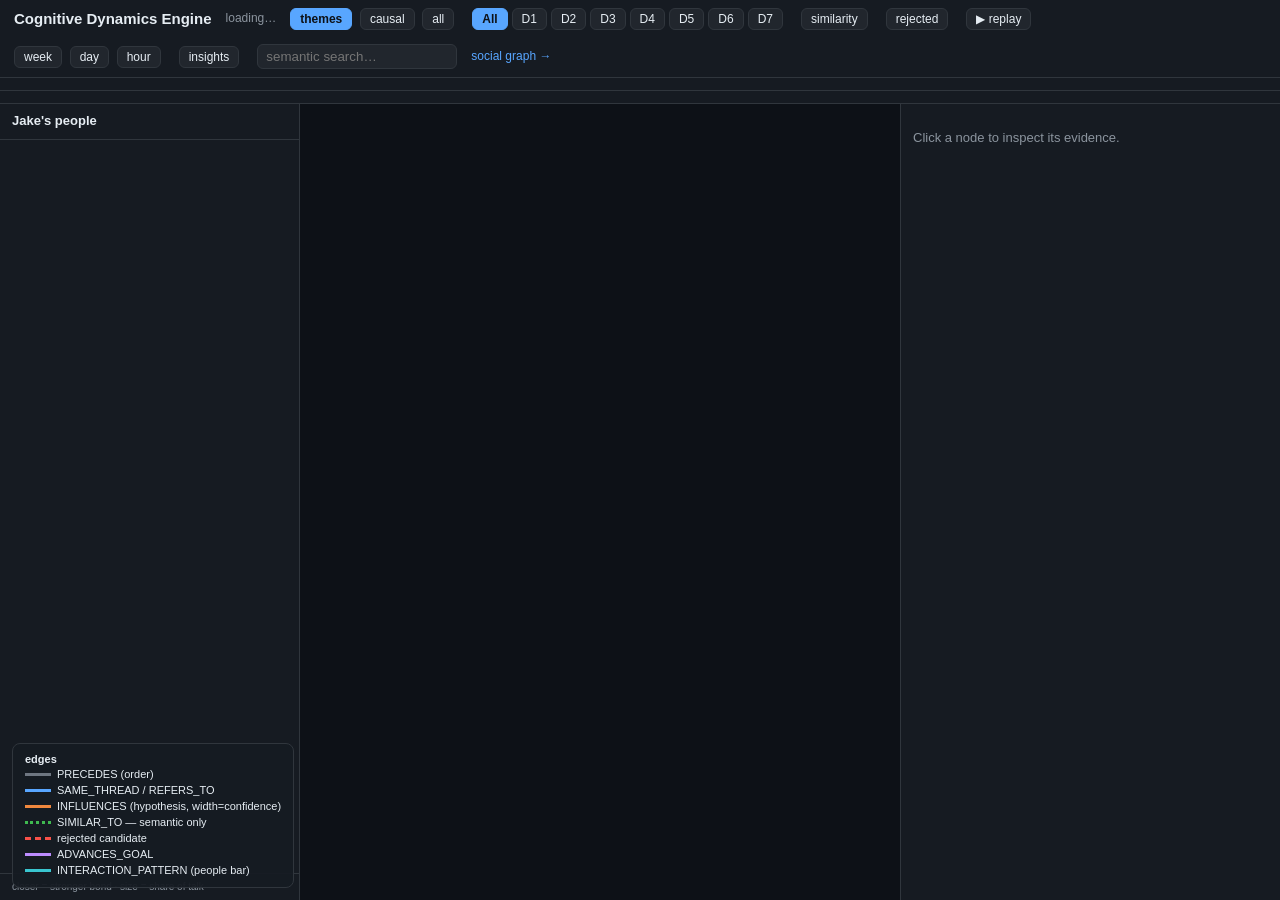
==== commit d7a7545c: "Merge Ethan's social graph into the main page: people panel + week-level social API - cde/social.py:" ====
--- a/web/index.html
+++ b/web/index.html
@@ -4,6 +4,7 @@
 <meta charset="utf-8">
 <title>Cognitive Dynamics Engine</title>
 <script src="/web/cytoscape.min.js"></script>
+<link rel="stylesheet" href="/web/social.css">
 <style>
   :root {
     --bg:#0d1117; --panel:#161b22; --border:#30363d; --fg:#e6edf3; --dim:#8b949e;
@@ -91,6 +92,7 @@
 <div id="goalbar"></div>
 <div id="peoplebar"></div>
 <main>
+  <div id="people"></div>
   <div id="cy"></div>
   <div id="inspector"><p style="color:var(--dim)">Click a node to inspect its evidence.</p></div>
 </main>
@@ -118,19 +120,21 @@
 async function checkAudio() {
   try { const s = await api("/api/audio/status"); audioOK = !!s.available; } catch(e) {}
 }
-function stopAudio() {
-  player.pause(); player.src = ""; queue = [];
+function haltCurrent() {   // stop the playing clip only — the queue survives
+  player.pause();
+  player.removeAttribute("src"); player.load();
   if (curBtn) { curBtn.textContent = "▶"; curBtn.closest(".utt,.q")?.classList.remove("playing"); curBtn = null; }
 }
+function stopAudio() { haltCurrent(); queue = []; }   // stop clip + clear queue
 function playUtt(uid, btn) {
   if (curBtn === btn && btn && !player.paused) { stopAudio(); return; }
-  stopAudio(); queue = queue.filter(q => q !== uid);   // keep queued clips after this manual play
+  haltCurrent(); queue = queue.filter(q => q !== uid);   // queued clips still play after this one
   player.src = `/api/audio/${uid}`;
   player.play().catch(() => {});
   curBtn = btn;
   if (btn) { btn.textContent = "⏸"; btn.closest(".utt,.q")?.classList.add("playing"); }
 }
-player.onended = () => {
+player.onended = player.onerror = () => {
   const nxt = queue.shift();
   if (curBtn) { curBtn.textContent = "▶"; curBtn.closest(".utt,.q")?.classList.remove("playing"); curBtn = null; }
   if (nxt != null) playUtt(nxt, document.querySelector(`.playbtn[data-uid="${nxt}"]`));
@@ -151,7 +155,7 @@
 const pbtn = u => audioOK ? `<button class="playbtn" data-uid="${u}">▶</button>` : "";
 
 async function loadStats() {
-  checkAudio();
+  await checkAudio();
   const s = await api("/api/stats");
   $("#stats").textContent =
     `${s.nodes.utterances} utterances · ${s.nodes.events} events · ` +
@@ -171,6 +175,7 @@
   }
   box.querySelectorAll("button").forEach(b => b.onclick = () => {
     curDays = b.dataset.d; loadGraph();
+    window.socialFocusDays && socialFocusDays(curDays);
   });
 }
 
@@ -241,9 +246,17 @@
     'target-arrow-fill': '#bc8cff', 'opacity': 0.6, 'line-style': 'dashed'}},
   {selector: 'edge[status="rejected"]', style: {'line-color': '#f85149', 'width': 1,
     'line-style': 'dashed', 'opacity': 0.35, 'display': 'none'}},
+  {selector: 'node[type="BANDLABEL"]', style: {
+    'background-opacity': 0, 'border-width': 0, 'label': 'data(label)',
+    'color': '#8b949e', 'font-size': 11, 'font-weight': 700,
+    'text-halign': 'left', 'text-valign': 'center', 'events': 'no',
+    'width': 160, 'height': 24}},
   {selector: 'node[type="THEME"]', style: {
-    'shape': 'ellipse', 'background-color': '#58a6ff', 'background-opacity': 0.18,
-    'border-width': 2, 'border-color': '#58a6ff',
+    'shape': 'ellipse',
+    'background-color': n => n.data('kind') === 'social' ? '#39c5cf' : '#58a6ff',
+    'background-opacity': 0.18,
+    'border-width': 2,
+    'border-color': n => n.data('kind') === 'social' ? '#39c5cf' : '#58a6ff',
     'width': n => 30 + 9 * Math.sqrt(n.data('n_events') || 1),
     'height': n => 30 + 9 * Math.sqrt(n.data('n_events') || 1),
     'label': 'data(label)', 'font-size': 12, 'font-weight': 600, 'color': '#e6edf3',
@@ -293,6 +306,8 @@
   cy.on('tap', 'node[type="GOAL"]', ev => showGoal(ev.target.data('id').slice(1)));
   updateVisibility();
   loadGoalBar();
+  window.socialFocusTheme && socialFocusTheme(null);
+  window.socialAfterRender && socialAfterRender();
 }
 
 function updateVisibility() {
@@ -458,6 +473,217 @@
 }
 // ---------- /people ----------
 
+// ---------- semantic zoom lenses: themes | causal | all ----------
+async function fetchThemes() {
+  const d = await api("/api/zoom/themes");
+  lastThemes = d.themes;
+  lastLinks = d.links;
+}
+
+function setLens(l) {
+  lens = l;
+  document.querySelectorAll(".lensbtn").forEach(b =>
+    b.classList.toggle("on", b.dataset.l === l));
+  if (l !== "causal") $("#crumb").style.display = "none";
+}
+
+function zoomCausal(nodeId) {
+  curTheme = +String(nodeId).replace(/^t/, "");
+  setLens("causal");
+  loadGraph();
+}
+
+async function loadThemes() {
+  await fetchThemes();
+  $("#crumb").style.display = "none";
+  const els = [];
+  const byMed = (a, b) => (a.t_median || 0) - (b.t_median || 0);
+  const acts = (lastThemes || []).filter(t => t.kind !== "social").sort(byMed);
+  const socs = (lastThemes || []).filter(t => t.kind === "social").sort(byMed);
+  const mk = (t, i, y0) => {
+    const a = t.days.length ? t.days[0] : "?", b = t.days.length ? t.days[t.days.length - 1] : "?";
+    const wp = (t.top_people || []).map(p => p[0]).filter(n => n !== "Jake").slice(0, 2);
+    els.push({data: {id: "t" + t.id, type: "THEME", kind: t.kind,
+                     label: `${t.name}\n${t.n_events} events · D${a}–D${b}` +
+                       (t.kind === "social" && wp.length ? `\nwith ${wp.join(", ")}` : ""),
+                     n_events: t.n_events},
+              position: {x: i * 210, y: y0 + (i % 2) * 120}});
+  };
+  acts.forEach((t, i) => mk(t, i, 0));
+  socs.forEach((t, i) => mk(t, i, 330));
+  els.push({data: {id: "band-act", type: "BANDLABEL", label: "WHAT YOU DID"},
+            position: {x: -170, y: 60}, selectable: false, grabbable: false});
+  els.push({data: {id: "band-soc", type: "BANDLABEL", label: "HOW IT WENT WITH PEOPLE"},
+            position: {x: -170, y: 390}, selectable: false, grabbable: false});
+  for (const l of lastLinks || [])
+    els.push({data: {id: `tl${l.src}-${l.dst}`, source: "t" + l.src, target: "t" + l.dst,
+                     relation: "THEME_LINK", n: l.n, infl: (l.by_relation || {}).INFLUENCES || 0}});
+  if (cy) cy.destroy();
+  cy = cytoscape({container: $("#cy"), elements: els, style,
+    wheelSensitivity: 0.3, minZoom: 0.05, maxZoom: 4});
+  cy.fit(undefined, 40);
+  let lastTap = {id: null, t: 0};
+  cy.on('tap', 'node[type="THEME"]', ev => {
+    const id = ev.target.data('id'), now = Date.now();
+    if (lastTap.id === id && now - lastTap.t < 400) zoomCausal(id);
+    else { lastTap = {id, t: now}; showThemeCard(+id.slice(1)); }
+  });
+  window.socialFocusTheme && socialFocusTheme(null);
+  window.socialAfterRender && socialAfterRender();
+}
+
+async function loadTheme() {
+  if (!lastThemes) await fetchThemes();
+  if (!curTheme || !(lastThemes || []).some(t => t.id === curTheme))
+    curTheme = lastThemes && lastThemes.length ? lastThemes[0].id : null;
+  const insp = $("#inspector");
+  if (curTheme == null) {
+    insp.innerHTML = `<p style="color:var(--dim)">no themes yet — run python -m cde.themes</p>`;
+    return;
+  }
+  const d = await api(`/api/zoom/theme/${curTheme}`);
+  const th = d.theme || {};
+  $("#crumb").innerHTML = `themes › <b>${th.name || curTheme}</b>`;
+  $("#crumb").style.display = "inline";
+  const [lo, hi] = dayRange();
+  const evNodes = d.nodes.filter(n => n.type === "EVENT" && n.day >= lo && n.day <= hi);
+  const evIds = new Set(evNodes.map(n => n.id));
+  const intra = d.edges.filter(e => e.relation !== "CROSS_THEME"
+    && evIds.has(e.src) && evIds.has(e.dst));
+  const els = buildElements({nodes: evNodes, edges: intra});
+  // greedy lane packing: each event in the lowest lane whose last x is <= x - 40
+  const laneX = [];
+  for (const el of els.filter(e => e.position)
+                     .sort((a, b) => a.position.x - b.position.x)) {
+    let lane = laneX.findIndex(lx => lx <= el.position.x - 40);
+    if (lane < 0) { lane = laneX.length; laneX.push(-Infinity); }
+    laneX[lane] = el.position.x;
+    el.position.y = lane * 40;
+  }
+  if (cy) cy.destroy();
+  cy = cytoscape({container: $("#cy"), elements: els, style,
+    wheelSensitivity: 0.3, minZoom: 0.05, maxZoom: 4});
+  cy.fit(undefined, 40);
+  const sp = (d.spine || []).filter(id => evIds.has("e" + id));
+  sp.forEach(id => cy.getElementById("e" + id).addClass("chain"));
+  for (let i = 0; i + 1 < sp.length; i++)
+    cy.edges(`[source="e${sp[i]}"][target="e${sp[i + 1]}"]`).addClass("chain");
+  cy.on('tap', 'node[type="EVENT"]', ev => inspect(ev.target.data('id').slice(1)));
+  showThemeCard(curTheme, d);
+  window.socialFocusTheme && socialFocusTheme(curTheme);
+  window.socialAfterRender && socialAfterRender();
+}
+
+async function showThemeCard(tid, zoom) {
+  if (!lastThemes) await fetchThemes();
+  const t = (lastThemes || []).find(x => x.id === tid);
+  if (!t) return;
+  window.socialFocusTheme && socialFocusTheme(tid);
+  if (!zoom) zoom = await api(`/api/zoom/theme/${tid}`);
+  const conn = (zoom && zoom.connected) || [];
+  const rel = (zoom && zoom.related_insights) || [];
+  const insp = $("#inspector");
+  insp.innerHTML = `<h2>${t.name}</h2>
+    <div class="meta">${t.kind || "activity"} · ${t.n_events} events · days ${t.days.join(", ") || "—"} · ${t.n_causal} causal edges</div>
+    <p>${t.description || ""}</p>
+    <h3>top goals</h3>${t.top_goals.map(g =>
+      `<div class="mention">${g[1]} <span style="color:var(--dim)">×${g[2]}</span></div>`).join("") || "—"}
+    <h3>top people</h3><div class="meta">${t.top_people.map(p => `${p[0]} ×${p[1]}`).join(", ") || "—"}</div>
+    <h3>moods</h3><div class="meta">${t.moods.map(m => `${m[0]} ×${m[1]}`).join(", ") || "—"}</div>
+    ${conn.length ? `<h3>connected themes</h3>` + conn.map(cc =>
+      `<div class="edgecard conn" data-t="${cc.id}">${cc.name}
+        <span style="color:var(--dim)"> →${cc.n_out} / ←${cc.n_in}</span></div>`).join("") : ""}
+    ${rel.length ? `<h3>related insights</h3>` + rel.map(r =>
+      `<div class="edgecard relins" data-i="${r.id}">${r.title}
+        <span style="color:var(--dim)"> ${r.lens}</span></div>`).join("") : ""}
+    <button id="tracebtn">zoom into cause → effect</button>`;
+  insp.querySelector("#tracebtn").onclick = () => zoomCausal("t" + t.id);
+  insp.querySelectorAll(".conn").forEach(cc =>
+    cc.onclick = () => zoomCausal("t" + cc.dataset.t));
+  insp.querySelectorAll(".relins").forEach(cc =>
+    cc.onclick = () => showInsight(+cc.dataset.i));
+}
+
+// ---------- insights ----------
+const LENS_LABELS = {portrait: "Big picture", self: "You",
+  around_you: "How others act around you", you_around: "How you act around them",
+  threads: "Your threads"};
+const LENS_ORDER = ["portrait", "self", "around_you", "you_around", "threads"];
+
+async function showInsights() {
+  stopAudio();
+  const ins = await api("/api/insights");
+  const insp = $("#inspector");
+  if (!ins.length) {
+    insp.innerHTML = `<h2>insights</h2>
+      <p style="color:var(--dim)">no insights computed yet — run python -m cde.insights</p>`;
+    return;
+  }
+  let html = `<h2>insights</h2>`;
+  for (const l of LENS_ORDER) {
+    const cards = ins.filter(x => x.lens === l);
+    if (!cards.length) continue;
+    html += `<h3>${LENS_LABELS[l] || l}</h3>` + cards.map(x => {
+      const stat = Object.entries(x.stat || {})
+        .map(([k, v]) => `${k}=${Array.isArray(v) ? v.join(" / ") : v}`).join(" · ");
+      const badge = x.status === "observed" ? "var(--green)" : "var(--accent)";
+      return `<div class="edgecard inscard" data-i="${x.id}">
+        <b>${x.title}</b> <span style="color:${badge};font-size:10px">${x.status}</span>
+        <div class="rat">${x.body}</div>
+        ${stat ? `<div class="dayrow">${stat}</div>` : ""}
+      </div>`;
+    }).join("");
+  }
+  insp.innerHTML = html;
+  insp.querySelectorAll(".inscard").forEach(c =>
+    c.onclick = () => showInsight(+c.dataset.i));
+}
+
+async function showInsight(id) {
+  stopAudio();
+  const d = await api(`/api/insight/${id}`);
+  const insp = $("#inspector");
+  if (d.error) { insp.innerHTML = `<p>${d.error}</p>`; return; }
+  const stat = Object.entries(d.stat || {})
+    .map(([k, v]) => `${k}=${Array.isArray(v) ? v.join(" / ") : v}`).join(" · ");
+  const quotes = (d.quotes || []).map(q =>
+    `<div class="utt">${pbtn(q.id)}<b>D${q.day} ${q.hms} ${q.speaker}</b> ${q.text_en || ""}` +
+    (q.text_zh ? `<span class="zh">${q.text_zh}</span>` : "") + `</div>`).join("");
+  const evs = (d.events || []).map(e =>
+    `<div class="edgecard" data-node="e${e.id}"><b>D${e.day} ${e.hms}</b> ${e.summary}</div>`).join("");
+  const edg = (d.edges || []).map(e =>
+    `<div class="edgecard"><span class="rel">${e.relation}</span>
+      <span style="color:var(--dim)"> conf ${e.confidence ?? "—"}</span>
+      <div class="rat">${(e.src || {}).summary || "e" + (e.src || {}).id} → ${(e.dst || {}).summary || "e" + (e.dst || {}).id}</div>
+    </div>`).join("");
+  const goals = (d.goals || []).map(g =>
+    `<div class="mention"><a href="#" data-goal="${g.id}" style="color:#bc8cff">${g.canonical}</a></div>`).join("");
+  insp.innerHTML = `<h2>${d.title}</h2>
+    <div class="meta">${LENS_LABELS[d.lens] || d.lens} · ${d.status}${stat ? " · " + stat : ""}</div>
+    <p>${d.body || ""}</p>
+    ${quotes ? `<h3>quotes</h3>${quotes}` : ""}
+    ${evs ? `<h3>events</h3>${evs}` : ""}
+    ${edg ? `<h3>edges</h3>${edg}` : ""}
+    ${goals ? `<h3>goals</h3>${goals}` : ""}
+    <button id="tracebtn">← back to insights</button>`;
+  insp.querySelector("#tracebtn").onclick = showInsights;
+  bindPlayButtons(insp);
+  insp.querySelectorAll(".edgecard[data-node]").forEach(c => c.onclick = () => {
+    const nid = c.dataset.node, n = cy && cy.getElementById(nid);
+    if (n && n.nonempty()) cy.animate({center: {eles: n}, zoom: cy.zoom()}, {duration: 300});
+    inspect(nid.slice(1));
+  });
+  insp.querySelectorAll("[data-goal]").forEach(a => a.onclick = ev => {
+    ev.preventDefault(); showGoal(a.dataset.goal);
+  });
+}
+// ---------- /insights ----------
+
+document.querySelectorAll(".lensbtn").forEach(b =>
+  b.onclick = () => { setLens(b.dataset.l); loadGraph(); });
+$("#crumb").onclick = () => { setLens("themes"); loadGraph(); };
+$("#btninsights").onclick = showInsights;
+
 // ---------- replay mode ----------
 let rp = null;  // {timer, simT, nodes, pendingEdges, parent(comp), compEdges, speed}
 const HOUR_MS = 1200;          // 1 sim-hour per 1.2s at speed 1
@@ -568,7 +794,11 @@
   $("#clock").textContent = done ? "replay complete" : "";
 }
 
-$("#btnreplay").onclick = () => { rp ? (stopReplay(false), loadGraph()) : startReplay(); };
+$("#btnreplay").onclick = async () => {
+  if (rp) { stopReplay(false); loadGraph(); return; }
+  if (lens !== "all") { setLens("all"); await loadGraph(); }
+  startReplay();
+};
 $("#btnspeed").onclick = e => {
   if (!rp) return;
   rp.speed = {1: 2, 2: 4, 4: 1}[rp.speed] || 1;
@@ -621,6 +851,12 @@
 loadStats();
 loadGraph();
 loadPeopleBar();
+// goal bar data comes from the full graph even though 'themes' is the default lens
+api("/api/graph?subject=A1_JAKE&days=1-7").then(d => {
+  if (!lastData) { lastData = d; loadGoalBar(); }
+});
 </script>
+<script src="/web/social.js"></script>
+<script>socialInit();</script>
 </body>
 </html>
--- a/web/social.css
+++ b/web/social.css
@@ -0,0 +1,19 @@
+#people { width:300px; min-width:300px; background:var(--panel);
+  border-right:1px solid var(--border); display:flex; flex-direction:column; }
+#people-hdr { padding:8px 12px; font-size:12px; border-bottom:1px solid var(--border);
+  display:flex; align-items:baseline; gap:6px; }
+#people-hdr b { font-size:13px; }
+#people-filter { color:var(--dim); font-size:11px; }
+#pf-clear { color:var(--red); cursor:pointer; margin-left:3px; }
+#pcy { flex:1; min-height:0; }
+#people-legend { padding:6px 12px; font-size:10px; color:var(--dim);
+  border-top:1px solid var(--border); }
+.ptable { border-collapse:collapse; width:100%; font-size:11px; margin:4px 0; }
+.ptable td, .ptable th { border:1px solid var(--border); padding:2px 6px;
+  text-align:right; color:var(--dim); }
+.ptable td:first-child, .ptable th:first-child { text-align:left; color:var(--fg); }
+.bondbar { display:flex; align-items:center; gap:6px; margin:2px 0; font-size:12px; }
+.bondbar .bn { width:56px; }
+.bondbar .btr { flex:1; background:#21262d; border-radius:3px; height:9px; }
+.bondbar .bf { display:block; height:100%; border-radius:3px; background:var(--accent); }
+.bondbar .bv { width:28px; text-align:right; color:var(--accent); font-weight:600; }
